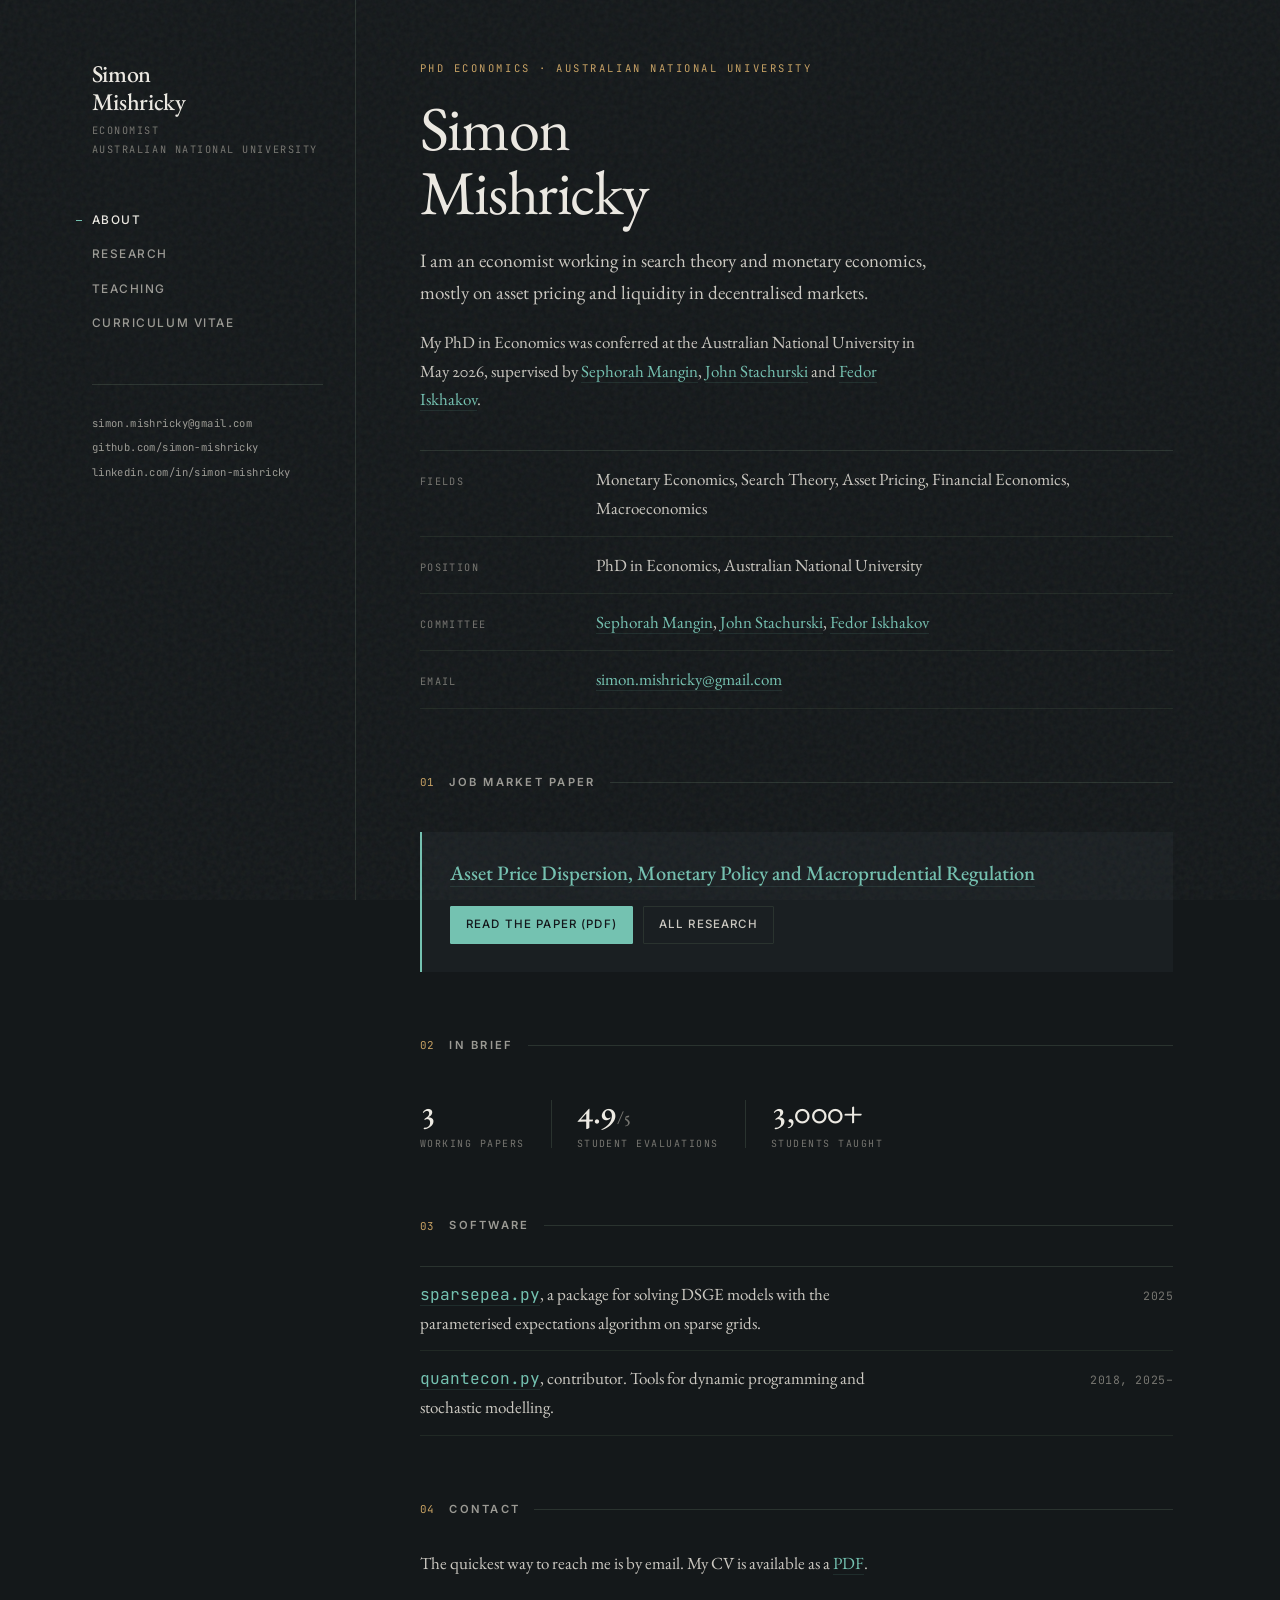
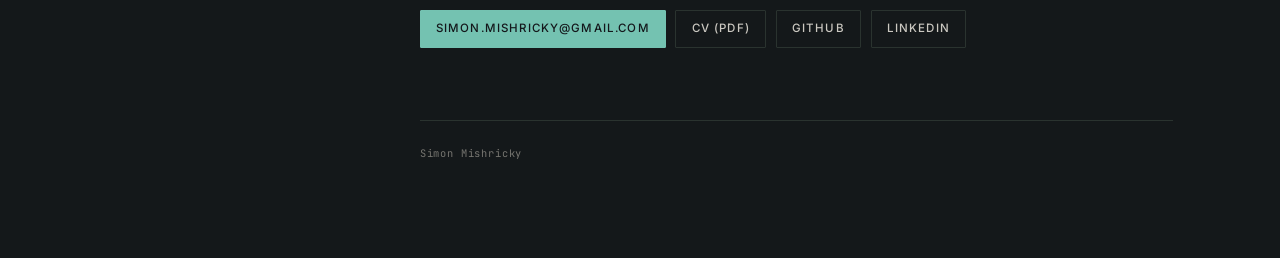
==== index.html @ d3999262 "Add personal academic website Co-Authored-By: Claude Opus 5 <noreply@anthropic.com> Claude-Session: " ====
<!DOCTYPE html>
<html lang="en" data-page="about">
<head>
<meta charset="utf-8">
<meta name="viewport" content="width=device-width, initial-scale=1">
<title>Simon Mishricky · Economist</title>
<meta name="description" content="Simon Mishricky is an economist working in search theory and monetary economics. PhD in Economics, Australian National University.">
<meta name="author" content="Simon Mishricky">
<link rel="canonical" href="https://simon-mishricky.github.io/">

<meta property="og:type" content="profile">
<meta property="og:title" content="Simon Mishricky · Economist">
<meta property="og:description" content="Search theory and monetary economics. PhD in Economics, Australian National University.">
<meta property="og:url" content="https://simon-mishricky.github.io/">
<meta name="twitter:card" content="summary">

<link rel="icon" type="image/svg+xml" href="assets/favicon.svg">
<link rel="preconnect" href="https://fonts.googleapis.com">
<link rel="preconnect" href="https://fonts.gstatic.com" crossorigin>
<link href="https://fonts.googleapis.com/css2?family=EB+Garamond:ital,wght@0,400;0,500;0,600;1,400;1,500&family=Inter:wght@400;500;600&family=JetBrains+Mono:wght@400;500&display=swap" rel="stylesheet">
<link rel="stylesheet" href="assets/styles.css">

<script type="speculationrules">
{"prefetch":[{"urls":["index.html","research.html","teaching.html","cv.html"],"eagerness":"moderate"}]}
</script>

<script type="application/ld+json">
{
  "@context": "https://schema.org",
  "@type": "Person",
  "name": "Simon Mishricky",
  "jobTitle": "Economist",
  "email": "mailto:simon.mishricky@gmail.com",
  "url": "https://simon-mishricky.github.io/",
  "alumniOf": { "@type": "CollegeOrUniversity", "name": "Australian National University" },
  "knowsAbout": ["Monetary economics", "Search theory", "Asset pricing", "Financial economics", "Macroeconomics"],
  "sameAs": ["https://github.com/simon-mishricky", "https://www.linkedin.com/in/simon-mishricky"]
}
</script>
</head>
<body>
<a class="skip" href="#main">Skip to content</a>

<div class="shell">

  <header class="rail">
    <a class="rail-mark" href="index.html">Simon<br>Mishricky</a>
    <p class="rail-role">Economist<br>Australian National University</p>
    <nav class="rail-nav" aria-label="Primary">
      <a href="index.html" aria-current="page">About</a>
      <a href="research.html">Research</a>
      <a href="teaching.html">Teaching</a>
      <a href="cv.html">Curriculum Vitae</a>
    </nav>
    <div class="rail-foot">
      <p><a href="mailto:simon.mishricky@gmail.com">simon.mishricky@gmail.com</a></p>
      <p><a href="https://github.com/simon-mishricky">github.com/simon-mishricky</a></p>
      <p><a href="https://www.linkedin.com/in/simon-mishricky">linkedin.com/in/simon-mishricky</a></p>
    </div>
  </header>

  <main class="main" id="main">

    <p class="eyebrow">PhD Economics &middot; Australian National University</p>
    <h1 class="page-title">Simon<br>Mishricky</h1>

    <div class="prose">
      <p class="lede">I am an economist working in search theory and monetary economics, mostly on asset pricing and liquidity in decentralised markets.</p>

      <p>My PhD in Economics was conferred at the Australian National University in May 2026, supervised by <a href="http://www.sephorahmangin.info/">Sephorah Mangin</a>, <a href="https://johnstachurski.net/">John Stachurski</a> and <a href="https://fedor.iskh.me/">Fedor Iskhakov</a>.</p>
    </div>

    <dl class="facts">
      <div class="fact">
        <dt>Fields</dt>
        <dd>Monetary Economics, Search Theory, Asset Pricing, Financial Economics, Macroeconomics</dd>
      </div>
      <div class="fact">
        <dt>Position</dt>
        <dd>PhD in Economics, Australian National University</dd>
      </div>
      <div class="fact">
        <dt>Committee</dt>
        <dd><a href="http://www.sephorahmangin.info/">Sephorah Mangin</a>, <a href="https://johnstachurski.net/">John Stachurski</a>, <a href="https://fedor.iskh.me/">Fedor Iskhakov</a></dd>
      </div>
      <div class="fact">
        <dt>Email</dt>
        <dd><a href="mailto:simon.mishricky@gmail.com">simon.mishricky@gmail.com</a></dd>
      </div>
    </dl>

    <h2 class="sec" data-num="01">Job Market Paper</h2>

    <div class="panel">
      <h3><a href="https://simon-mishricky.github.io/APD_Paper.pdf">Asset Price Dispersion, Monetary Policy and Macroprudential Regulation</a></h3>
      <div class="actions" style="margin-top:1.25rem">
        <a class="btn btn--solid" href="https://simon-mishricky.github.io/APD_Paper.pdf">Read the paper (PDF)</a>
        <a class="btn" href="research.html">All research</a>
      </div>
    </div>

    <h2 class="sec" data-num="02">In Brief</h2>

    <ul class="stats">
      <li>
        <span class="stat-value">3</span>
        <span class="stat-label">Working papers</span>
      </li>
      <li>
        <span class="stat-value">4.9<span style="font-size:1.1rem;color:var(--ink-4)">/5</span></span>
        <span class="stat-label">Student evaluations</span>
      </li>
      <li>
        <span class="stat-value">3,000+</span>
        <span class="stat-label">Students taught</span>
      </li>
    </ul>

    <h2 class="sec" data-num="03">Software</h2>

    <ul class="plain">
      <li>
        <span><a href="https://github.com/simon-mishricky/sparsepea"><code style="font-family:var(--mono);font-size:.95em">sparsepea.py</code></a>, a package for solving DSGE models with the parameterised expectations algorithm on sparse grids.</span>
        <span class="years">2025</span>
      </li>
      <li>
        <span><a href="https://github.com/QuantEcon/QuantEcon.py"><code style="font-family:var(--mono);font-size:.95em">quantecon.py</code></a>, contributor. Tools for dynamic programming and stochastic modelling.</span>
        <span class="years">2018, 2025&ndash;</span>
      </li>
    </ul>

    <h2 class="sec" data-num="04">Contact</h2>

    <div class="prose">
      <p>The quickest way to reach me is by email. My CV is available as a <a href="Simon-Mishricky-CV.pdf">PDF</a>.</p>
    </div>

    <div class="actions">
      <a class="btn btn--solid" href="mailto:simon.mishricky@gmail.com">simon.mishricky@gmail.com</a>
      <a class="btn" href="Simon-Mishricky-CV.pdf">CV (PDF)</a>
      <a class="btn" href="https://github.com/simon-mishricky">GitHub</a>
      <a class="btn" href="https://www.linkedin.com/in/simon-mishricky">LinkedIn</a>
    </div>

    <footer class="foot">
      <span>Simon Mishricky</span>
    </footer>

  </main>
</div>
</body>
</html>
---- assets/styles.css ----
/* =============================================================
   Simon Mishricky — personal academic site
   Design: working-paper editorial. Bone ground, ink text,
   deep-teal accent, brass numerals. Garamond prose, Inter UI,
   JetBrains Mono for data.
   ============================================================= */

:root {
    color-scheme: dark;

    /* Ground */
    --paper:      #14171b;
    --paper-alt:  #1a1e23;
    --paper-deep: #21262c;

    /* Ink */
    --ink:    #edeae3;
    --ink-2:  #cbc8c1;
    --ink-3:  #9b9a94;
    --ink-4:  #767570;
    --rule:   #2e333a;
    --rule-2: #23282e;

    /* Accents */
    --accent:       #74c2b1;
    --accent-hover: #9ad8c9;
    --accent-wash:  rgba(116, 194, 177, 0.12);
    --brass:        #c8a263;

    /* Type */
    --serif: 'EB Garamond', 'Iowan Old Style', Georgia, 'Times New Roman', serif;
    --ui:    'Inter', -apple-system, BlinkMacSystemFont, 'Segoe UI', Helvetica, Arial, sans-serif;
    --mono:  'JetBrains Mono', ui-monospace, 'SF Mono', Menlo, Consolas, monospace;

    /* Metrics */
    --rail-w: 16.5rem;
    --gutter: clamp(1.25rem, 4vw, 3.5rem);
    --measure: 64ch;
}

/* ===== PER-PAGE ACCENTS =====
   One palette family, one accent per page. Brass numerals stay constant
   so the pages still read as one site. */

:root[data-page="about"] {
    --paper:      #14181a;
    --paper-alt:  #1a1f22;
    --paper-deep: #212a2c;
    --rule:       #2a332f;
    --rule-2:     #212925;
    --accent:       #74c2b1;
    --accent-hover: #9ad8c9;
    --accent-wash:  rgba(116, 194, 177, 0.12);
}

:root[data-page="research"] {
    --paper:      #14161b;
    --paper-alt:  #1a1d24;
    --paper-deep: #21262f;
    --rule:       #29303b;
    --rule-2:     #1f242c;
    --accent:       #8ab0dd;
    --accent-hover: #a9c6e8;
    --accent-wash:  rgba(138, 176, 221, 0.12);
}

:root[data-page="teaching"] {
    --paper:      #181614;
    --paper-alt:  #201c18;
    --paper-deep: #2a241d;
    --rule:       #352c24;
    --rule-2:     #28211b;
    --accent:       #e09a72;
    --accent-hover: #ecb492;
    --accent-wash:  rgba(224, 154, 114, 0.12);
}

:root[data-page="cv"] {
    --paper:      #17151a;
    --paper-alt:  #1f1c23;
    --paper-deep: #29242e;
    --rule:       #302a36;
    --rule-2:     #251f29;
    --accent:       #bf9ad0;
    --accent-hover: #d2b5df;
    --accent-wash:  rgba(191, 154, 208, 0.12);
}

@view-transition { navigation: auto; }

.rail { view-transition-name: rail; }
.main { view-transition-name: main; }

*, *::before, *::after { box-sizing: border-box; }

html {
    background: var(--paper);
    font-size: 16px;
    scroll-behavior: smooth;
    -webkit-text-size-adjust: 100%;
    /* Reserve the scrollbar on every page so short pages (cv) and long ones
       (research) centre their layout at exactly the same width. */
    scrollbar-gutter: stable;
}

body {
    margin: 0;
    background: var(--paper);
    color: var(--ink-2);
    font-family: var(--serif);
    font-size: 1.0625rem;
    line-height: 1.7;
    font-feature-settings: "kern" 1, "liga" 1, "onum" 1;
    -webkit-font-smoothing: antialiased;
    overflow-x: hidden;
}

/* Paper grain */
body::after {
    content: '';
    position: fixed;
    inset: 0;
    pointer-events: none;
    z-index: 999;
    opacity: 0.055;
    background-image: url("data:image/svg+xml,%3Csvg xmlns='http://www.w3.org/2000/svg' viewBox='0 0 300 300'%3E%3Cfilter id='g'%3E%3CfeTurbulence type='fractalNoise' baseFrequency='0.62' numOctaves='3' stitchTiles='stitch'/%3E%3C/filter%3E%3Crect width='100%25' height='100%25' filter='url(%23g)'/%3E%3C/svg%3E");
}

a {
    color: var(--accent);
    text-decoration: none;
    border-bottom: 1px solid var(--accent-wash);
    transition: color .18s ease, border-color .18s ease;
}
a:hover { color: var(--accent-hover); border-bottom-color: currentColor; }
a:focus-visible {
    outline: 2px solid var(--accent);
    outline-offset: 3px;
    border-radius: 2px;
}

::selection { background: var(--accent-wash); color: var(--ink); }

.skip {
    position: absolute;
    left: -9999px;
}
.skip:focus {
    left: 1rem; top: 1rem;
    z-index: 1000;
    background: var(--paper);
    padding: .6rem 1rem;
    border: 1px solid var(--rule);
}

/* ============================== SHELL ============================== */

.shell {
    max-width: 74rem;
    margin: 0 auto;
    padding: 0 var(--gutter);
}

@media (min-width: 62rem) {
    .shell {
        display: grid;
        grid-template-columns: var(--rail-w) minmax(0, 1fr);
        gap: clamp(2.5rem, 5vw, 5rem);
        align-items: start;
    }
}

/* ============================== RAIL ============================== */

.rail {
    padding: 2.5rem 0 1.5rem;
    border-bottom: 1px solid var(--rule);
    margin-bottom: 2.5rem;
}

@media (min-width: 62rem) {
    .rail {
        position: sticky;
        top: 0;
        height: 100vh;
        display: flex;
        flex-direction: column;
        padding: 3.75rem 2rem 2.5rem 0;
        border-bottom: 0;
        border-right: 1px solid var(--rule);
        margin-bottom: 0;
    }
}

.rail-mark {
    display: inline-block;
    font-family: var(--serif);
    font-size: 1.5rem;
    font-weight: 500;
    letter-spacing: -0.015em;
    line-height: 1.15;
    color: var(--ink);
    border-bottom: 0;
}
.rail-mark:hover { color: var(--accent); }

.rail-role {
    margin: .45rem 0 0;
    font-family: var(--mono);
    font-size: .64rem;
    letter-spacing: .15em;
    text-transform: uppercase;
    color: var(--ink-4);
    line-height: 1.8;
}

.rail-nav {
    margin-top: 2rem;
    display: flex;
    flex-wrap: wrap;
    gap: .35rem 1.5rem;
}

@media (min-width: 62rem) {
    .rail-nav { flex-direction: column; gap: .1rem; margin-top: 2.75rem; align-items: stretch; }
    /* The whole row is clickable, not just the width of the words. */
    .rail-nav a { display: block; }
}

.rail-nav a {
    font-family: var(--ui);
    font-size: .74rem;
    font-weight: 500;
    letter-spacing: .13em;
    text-transform: uppercase;
    color: var(--ink-3);
    border-bottom: 0;
    padding: .4rem 0;
    position: relative;
}
.rail-nav a:hover { color: var(--ink); }

.rail-nav a[aria-current="page"] { color: var(--ink); }
.rail-nav a[aria-current="page"]::before {
    content: '';
    position: absolute;
    left: -1rem;
    top: 50%;
    width: .4rem;
    height: 1px;
    background: var(--accent);
}
@media (max-width: 61.99rem) {
    .rail-nav a[aria-current="page"] { color: var(--accent); }
    .rail-nav a[aria-current="page"]::before { display: none; }
}

.rail-foot {
    /* Sits directly under the nav as one block. It used to be pushed to the
       bottom of the viewport with margin-top:auto, which left the column
       split in two with a gap in the middle while the page scrolled. */
    margin-top: 2.75rem;
    padding-top: 1.75rem;
    border-top: 1px solid var(--rule);
    display: none;
}
@media (min-width: 62rem) { .rail-foot { display: block; } }

.rail-foot p {
    margin: 0 0 .3rem;
    font-family: var(--mono);
    font-size: .66rem;
    letter-spacing: .04em;
    color: var(--ink-4);
    line-height: 1.9;
}
.rail-foot a { color: var(--ink-3); border-bottom-color: transparent; }
.rail-foot a:hover { color: var(--accent); }

/* ============================== MAIN ============================== */

.main {
    padding: 0 0 5rem;
    min-width: 0;
}
@media (min-width: 62rem) { .main { padding: 3.75rem 0 6rem; } }

/* ---------- Page head ---------- */

.eyebrow {
    font-family: var(--mono);
    font-size: .66rem;
    letter-spacing: .24em;
    text-transform: uppercase;
    color: var(--brass);
    margin: 0 0 1.1rem;
}

.page-title {
    font-family: var(--serif);
    font-weight: 400;
    font-size: clamp(2.4rem, 6vw, 3.9rem);
    line-height: 1.04;
    letter-spacing: -0.022em;
    color: var(--ink);
    margin: 0 0 1.25rem;
}
.page-title em { font-style: italic; color: var(--accent); }

.lede {
    max-width: var(--measure);
    font-size: 1.19rem;
    line-height: 1.68;
    color: var(--ink-2);
    margin: 0 0 1.15rem;
}

.prose { max-width: var(--measure); }
.prose p { margin: 0 0 1.15rem; }
.prose p:last-child { margin-bottom: 0; }

/* ---------- Section heads ---------- */

.sec {
    display: flex;
    align-items: center;
    gap: .9rem;
    margin: 4rem 0 1.9rem;
    font-family: var(--ui);
    font-size: .7rem;
    font-weight: 600;
    letter-spacing: .2em;
    text-transform: uppercase;
    color: var(--ink-3);
}
.sec::before {
    content: attr(data-num);
    font-family: var(--mono);
    font-weight: 400;
    font-size: .68rem;
    letter-spacing: .06em;
    color: var(--brass);
}
.sec:not([data-num])::before { display: none; }

.sec::after {
    content: '';
    flex: 1 1 auto;
    height: 1px;
    background: var(--rule);
}

/* ---------- Meta grid (fields, contact, facts) ---------- */

.facts {
    margin: 2.25rem 0 0;
    border-top: 1px solid var(--rule);
}

.fact {
    display: grid;
    grid-template-columns: 1fr;
    gap: .1rem .5rem;
    padding: .85rem 0;
    border-bottom: 1px solid var(--rule-2);
}
@media (min-width: 34rem) {
    .fact { grid-template-columns: 9.5rem minmax(0, 1fr); gap: 1.5rem; align-items: baseline; }
}

.fact dt {
    font-family: var(--mono);
    font-size: .64rem;
    letter-spacing: .14em;
    text-transform: uppercase;
    color: var(--ink-4);
    padding-top: .32rem;
}
.fact dd { margin: 0; color: var(--ink-2); }

/* ---------- Entry rows (CV, teaching, awards) ---------- */

.entry {
    padding: 1.15rem 0;
    border-bottom: 1px solid var(--rule-2);
}
.entry:first-of-type { border-top: 1px solid var(--rule); }

.entry-head {
    display: flex;
    flex-wrap: wrap;
    align-items: baseline;
    justify-content: space-between;
    gap: .25rem 1.5rem;
}

.entry-title {
    flex: 1 1 22rem;
    min-width: 0;
    margin: 0;
    font-family: var(--serif);
    font-size: 1.16rem;
    font-weight: 600;
    line-height: 1.35;
    letter-spacing: -0.005em;
    color: var(--ink);
}
.entry-title .role {
    font-weight: 400;
    font-style: italic;
    color: var(--ink-3);
}

.years {
    flex: 0 0 auto;
    margin-left: auto;
    font-family: var(--mono);
    font-size: .72rem;
    letter-spacing: .05em;
    color: var(--ink-4);
    white-space: nowrap;
    font-variant-numeric: lining-nums tabular-nums;
}

.entry-head .years { padding-top: .15rem; }

.entry-sub {
    margin: .2rem 0 0;
    font-size: 1rem;
    color: var(--ink-3);
}

.entry ul {
    margin: .65rem 0 0;
    padding: 0;
    list-style: none;
    max-width: var(--measure);
}
.entry ul li {
    position: relative;
    padding-left: 1.15rem;
    margin-bottom: .4rem;
    color: var(--ink-2);
    line-height: 1.62;
}
.entry ul li::before {
    content: '';
    position: absolute;
    left: 0;
    top: .78em;
    width: .5rem;
    height: 1px;
    background: var(--ink-4);
}
.entry ul li:last-child { margin-bottom: 0; }

.entry ul ul { margin-top: .35rem; }
.entry ul ul li::before { width: .3rem; background: var(--rule); height: 2px; border-radius: 2px; top: .72em; }

/* ---------- Papers ---------- */

.paper {
    position: relative;
    padding: 1.75rem 0 1.9rem 0;
    border-bottom: 1px solid var(--rule-2);
}
.paper:first-of-type { border-top: 1px solid var(--rule); }

@media (min-width: 48rem) {
    .paper { padding-left: 1.6rem; }
    .paper::before {
        content: '';
        position: absolute;
        left: 0;
        top: 1.95rem;
        bottom: 2.1rem;
        width: 1px;
        background: var(--rule);
        transition: background .25s ease;
    }
    .paper:hover::before { background: var(--accent); }
}

.paper-flag {
    display: inline-block;
    margin-bottom: .7rem;
    padding: .22rem .55rem;
    font-family: var(--mono);
    font-size: .6rem;
    letter-spacing: .16em;
    text-transform: uppercase;
    color: var(--accent);
    background: var(--accent-wash);
}

.paper-title {
    margin: 0 0 .4rem;
    font-family: var(--serif);
    font-size: clamp(1.35rem, 2.6vw, 1.6rem);
    font-weight: 500;
    line-height: 1.28;
    letter-spacing: -0.012em;
    color: var(--ink);
    max-width: 34ch;
}
.paper-title a { color: inherit; border-bottom: 1px solid var(--rule); }
.paper-title a:hover { color: var(--accent); border-bottom-color: currentColor; }

.paper-meta {
    margin: 0 0 1rem;
    font-family: var(--mono);
    font-size: .68rem;
    letter-spacing: .09em;
    text-transform: uppercase;
    color: var(--ink-4);
}
.paper-meta a { color: var(--ink-3); border-bottom-color: transparent; }
.paper-meta a:hover { color: var(--accent); }

.abstract {
    max-width: var(--measure);
    margin: 0;
    color: var(--ink-2);
}
.abstract .abstract-label {
    display: block;
    font-family: var(--mono);
    font-size: .62rem;
    letter-spacing: .18em;
    text-transform: uppercase;
    color: var(--ink-4);
    margin-bottom: .45rem;
}
.abstract p { margin: 0 0 .9rem; }
.abstract p:last-child { margin-bottom: 0; }

.paper-links {
    margin-top: 1.1rem;
    display: flex;
    flex-wrap: wrap;
    gap: .5rem .65rem;
}

/* ---------- Buttons ---------- */

.btn {
    display: inline-flex;
    align-items: center;
    gap: .45rem;
    padding: .5rem .95rem;
    font-family: var(--ui);
    font-size: .72rem;
    font-weight: 500;
    letter-spacing: .1em;
    text-transform: uppercase;
    color: var(--ink-2);
    background: transparent;
    border: 1px solid var(--rule);
    border-radius: 1px;
    transition: color .18s ease, border-color .18s ease, background .18s ease;
}
.btn:hover {
    color: var(--accent);
    border-color: var(--accent);
    background: var(--accent-wash);
}
.btn--solid {
    color: var(--paper);
    background: var(--accent);
    border-color: var(--accent);
}
.btn--solid:hover {
    color: var(--paper);
    background: var(--accent-hover);
    border-color: var(--accent-hover);
}
.btn--solid, .btn--solid:hover { color: #14171b; }

.actions {
    display: flex;
    flex-wrap: wrap;
    gap: .6rem;
    margin-top: 2rem;
}

/* ---------- Tags ---------- */

.tags {
    display: flex;
    flex-wrap: wrap;
    gap: .4rem .45rem;
    margin: 0;
    padding: 0;
    list-style: none;
}
.tags li {
    font-family: var(--mono);
    font-size: .66rem;
    letter-spacing: .1em;
    text-transform: uppercase;
    color: var(--ink-3);
    padding: .3rem .6rem;
    border: 1px solid var(--rule);
    border-radius: 1px;
}

/* ---------- Pull panel ---------- */

.panel {
    margin: 2.5rem 0 0;
    padding: 1.75rem;
    background: var(--paper-alt);
    border-left: 2px solid var(--accent);
}
.panel h3 {
    margin: 0 0 .55rem;
    font-family: var(--serif);
    font-size: 1.28rem;
    font-weight: 500;
    line-height: 1.3;
    color: var(--ink);
}
.panel p { margin: 0 0 .9rem; max-width: var(--measure); }
.panel p:last-child { margin-bottom: 0; }

/* ---------- Simple list ---------- */

.plain {
    margin: 0;
    padding: 0;
    list-style: none;
    border-top: 1px solid var(--rule);
}
.plain li {
    display: flex;
    flex-wrap: wrap;
    align-items: baseline;
    justify-content: space-between;
    gap: .2rem 1.5rem;
    padding: .8rem 0;
    border-bottom: 1px solid var(--rule-2);
    color: var(--ink-2);
}
.plain li > span:first-child { flex: 1 1 22rem; min-width: 0; max-width: 56ch; }
.plain li > .years { margin-left: auto; }

/* ---------- Course block ---------- */

.courses { margin: 0; padding: 0; }
.courses dt {
    font-family: var(--mono);
    font-size: .64rem;
    letter-spacing: .15em;
    text-transform: uppercase;
    color: var(--brass);
    margin: 1.6rem 0 .55rem;
}
.courses dt:first-child { margin-top: 0; }
.courses dt span {
    color: var(--ink-4);
    letter-spacing: .1em;
}
.courses dt span::before {
    content: '\00B7';
    margin: 0 .45rem 0 .25rem;
    color: var(--rule);
}
.courses dd {
    margin: 0 0 .5rem;
    padding-left: 1.15rem;
    position: relative;
    max-width: var(--measure);
    color: var(--ink-2);
}
.courses dd::before {
    content: '';
    position: absolute;
    left: 0;
    top: .78em;
    width: .5rem;
    height: 1px;
    background: var(--ink-4);
}
.courses dd b {
    font-weight: 600;
    color: var(--ink);
}

/* ---------- Stat row ---------- */

.stats {
    display: flex;
    flex-wrap: wrap;
    gap: 2rem 3.25rem;
    margin: 2.5rem 0 0;
    padding: 0;
    list-style: none;
}
.stats li { position: relative; }
.stats li + li::before {
    content: '';
    position: absolute;
    left: -1.6rem;
    top: .3rem;
    bottom: .3rem;
    width: 1px;
    background: var(--rule);
}
.stat-value {
    display: block;
    font-family: var(--serif);
    font-size: 2.1rem;
    font-weight: 500;
    line-height: 1;
    letter-spacing: -0.02em;
    color: var(--ink);
    font-variant-numeric: lining-nums;
}
.stat-label {
    display: block;
    margin-top: .45rem;
    font-family: var(--mono);
    font-size: .62rem;
    letter-spacing: .15em;
    text-transform: uppercase;
    color: var(--ink-4);
}

/* ---------- Footer ---------- */

.foot {
    margin-top: 4.5rem;
    padding-top: 1.5rem;
    border-top: 1px solid var(--rule);
    display: flex;
    flex-wrap: wrap;
    justify-content: space-between;
    gap: .5rem 2rem;
    font-family: var(--mono);
    font-size: .65rem;
    letter-spacing: .08em;
    color: var(--ink-4);
}
.foot a { color: var(--ink-3); border-bottom-color: transparent; }
.foot a:hover { color: var(--accent); }

/* ---------- Print ---------- */

@media print {
    /* Same specificity as the per-page blocks, and later in the source, so a
       dark page ground never reaches paper. */
    :root, :root[data-page] {
        --paper: #fff; --paper-alt: #fff;
        --ink: #000; --ink-2: #000; --ink-3: #333; --ink-4: #555;
        --rule: #999; --rule-2: #ccc; --brass: #555;
        --accent: #000; --accent-hover: #000; --accent-wash: transparent;
    }
    body { font-size: 10pt; line-height: 1.4; }
    body::after, .rail-nav, .actions, .foot, .skip { display: none !important; }
    .shell { display: block; max-width: none; padding: 0; }
    .rail { border: 0; padding: 0 0 .5rem; margin-bottom: 1rem; border-bottom: 1px solid #999; }
    .rail-foot { display: block; margin-top: .5rem; }
    .main { padding: 0; }
    .sec { margin: 1.25rem 0 .6rem; }
    .entry, .paper { break-inside: avoid; padding: .5rem 0; }
    a { color: #000; border: 0; }
}

@media (prefers-reduced-motion: reduce) {
    html { scroll-behavior: auto; }
    * { transition: none !important; animation: none !important; }
    /* `*` does not reach the view-transition pseudo-elements. */
    ::view-transition-group(*),
    ::view-transition-old(*),
    ::view-transition-new(*) { animation: none !important; }
}
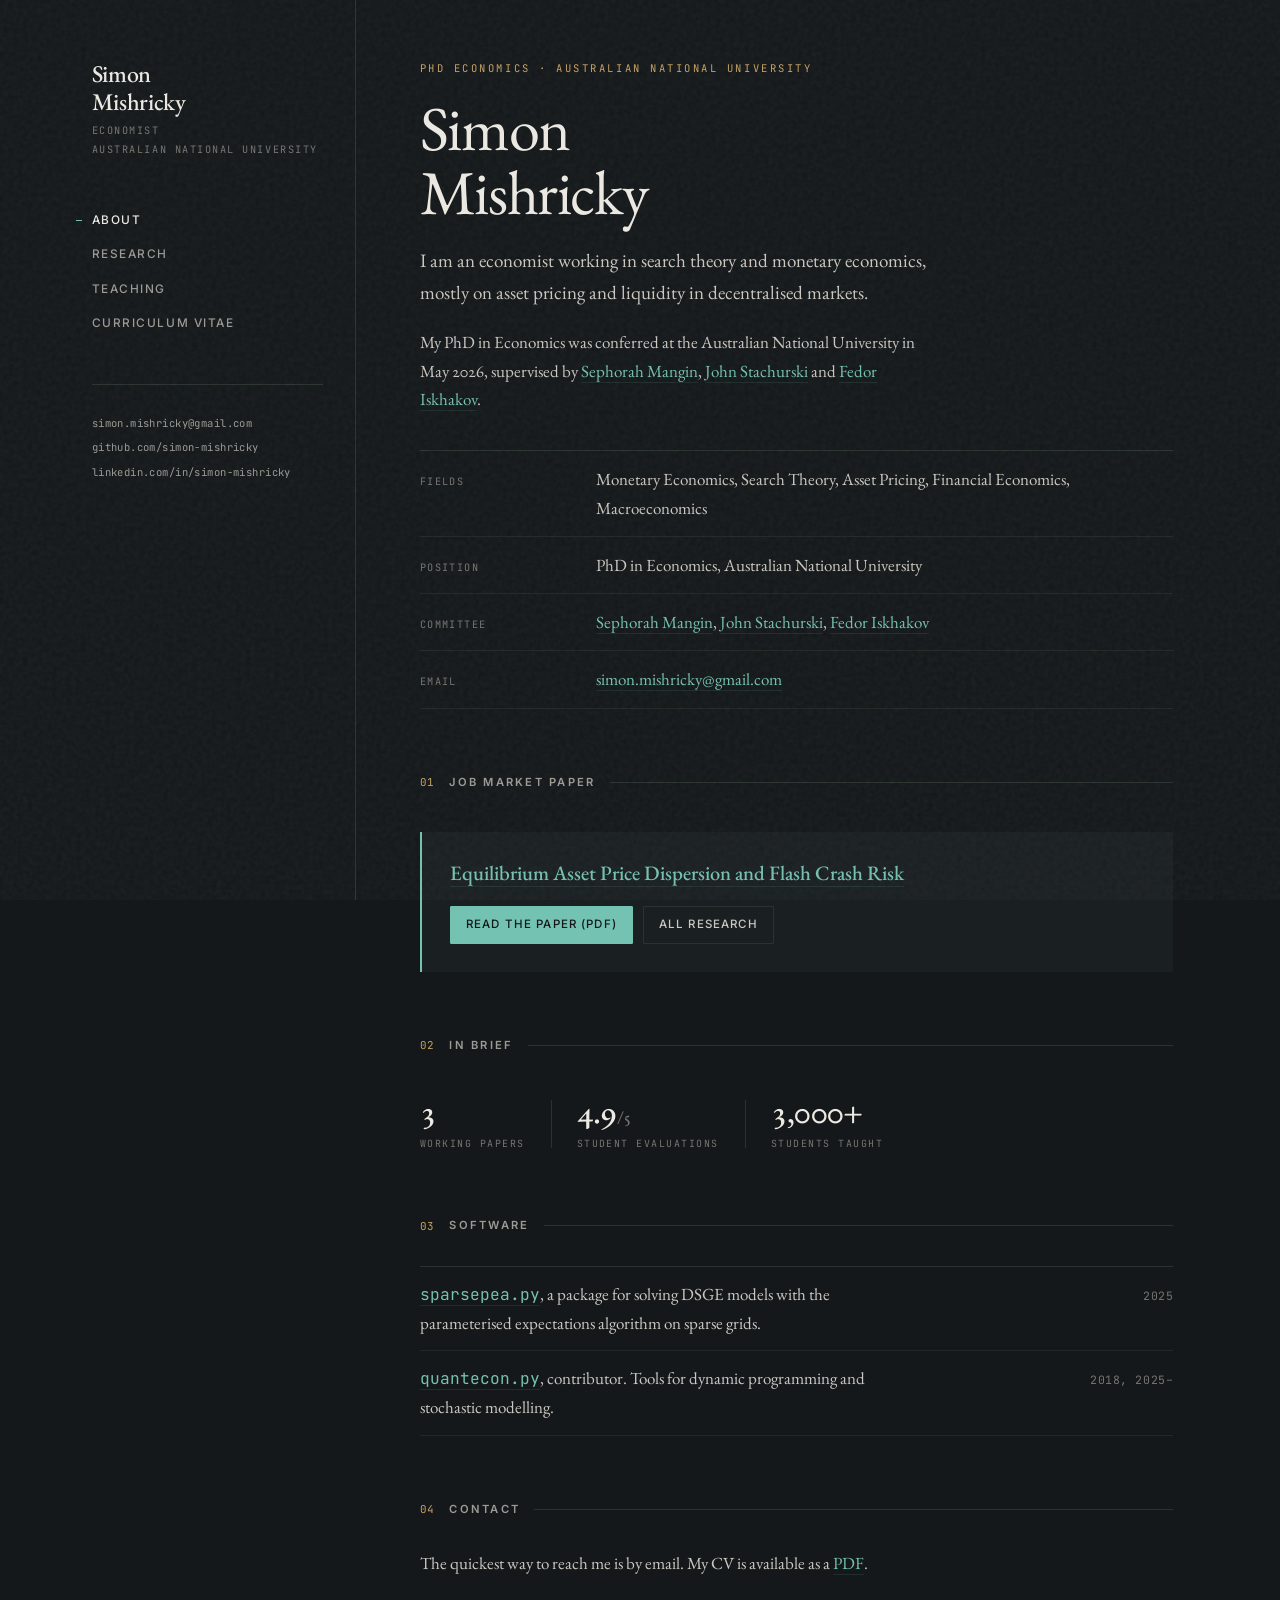
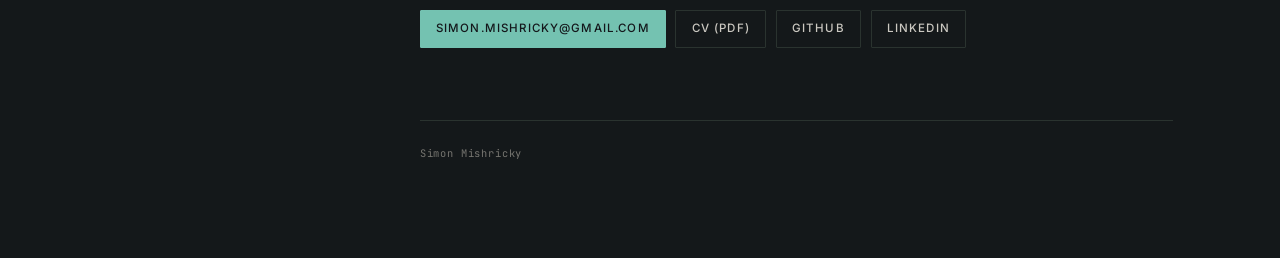
==== commit 1082de7f: "Post new job market paper and update CV (Version 17) Add EAPDFC_Paper.pdf, Equilibrium Asset Price D" ====
--- a/index.html
+++ b/index.html
@@ -92,9 +92,9 @@
     <h2 class="sec" data-num="01">Job Market Paper</h2>
 
     <div class="panel">
-      <h3><a href="https://simon-mishricky.github.io/APD_Paper.pdf">Asset Price Dispersion, Monetary Policy and Macroprudential Regulation</a></h3>
+      <h3><a href="https://simon-mishricky.github.io/EAPDFC_Paper.pdf">Equilibrium Asset Price Dispersion and Flash Crash Risk</a></h3>
       <div class="actions" style="margin-top:1.25rem">
-        <a class="btn btn--solid" href="https://simon-mishricky.github.io/APD_Paper.pdf">Read the paper (PDF)</a>
+        <a class="btn btn--solid" href="https://simon-mishricky.github.io/EAPDFC_Paper.pdf">Read the paper (PDF)</a>
         <a class="btn" href="research.html">All research</a>
       </div>
     </div>
--- a/assets/styles.css
+++ b/assets/styles.css
@@ -86,10 +86,35 @@
     --accent-wash:  rgba(191, 154, 208, 0.12);
 }
 
-@view-transition { navigation: auto; }
-
-.rail { view-transition-name: rail; }
-.main { view-transition-name: main; }
+/* Cross-document view transitions, desktop only.
+
+   Two reasons they are scoped to the same breakpoint as the grid:
+
+   1. Naming an element morphs it -- the browser animates its box from the
+      old page's geometry to the new page's and stretches the snapshot to
+      fit. That is free on the desktop grid, where the rail is a fixed-width
+      100vh column and .main only changes height inside a fixed-width
+      column. Below 62rem the grid collapses and both go full-width, so the
+      morph visibly squashes the page.
+
+   2. Even a plain root cross-fade jolts on a phone. Mobile browsers only
+      collapse the address bar when a page has enough scrollable content,
+      and re-expand it when it does not -- which resizes the viewport
+      mid-navigation, so the snapshot and the new page are measured at
+      different heights. Short pages trip this, and the two that jolted on
+      a real phone are the two shortest. Measured in the stacked layout at
+      960px wide (so taller again on an actual handset, but the ordering
+      holds): cv 1026px, index 2014px, teaching 2480px, research 3243px.
+      cv had 64px of overflow against the viewport; research had 2281px.
+
+   If `@view-transition` inside `@media` is unsupported, the rule is dropped
+   and no page transitions anywhere -- which is the safe direction. */
+@media (min-width: 62rem) {
+    @view-transition { navigation: auto; }
+
+    .rail { view-transition-name: rail; }
+    .main { view-transition-name: main; }
+}
 
 *, *::before, *::after { box-sizing: border-box; }
 
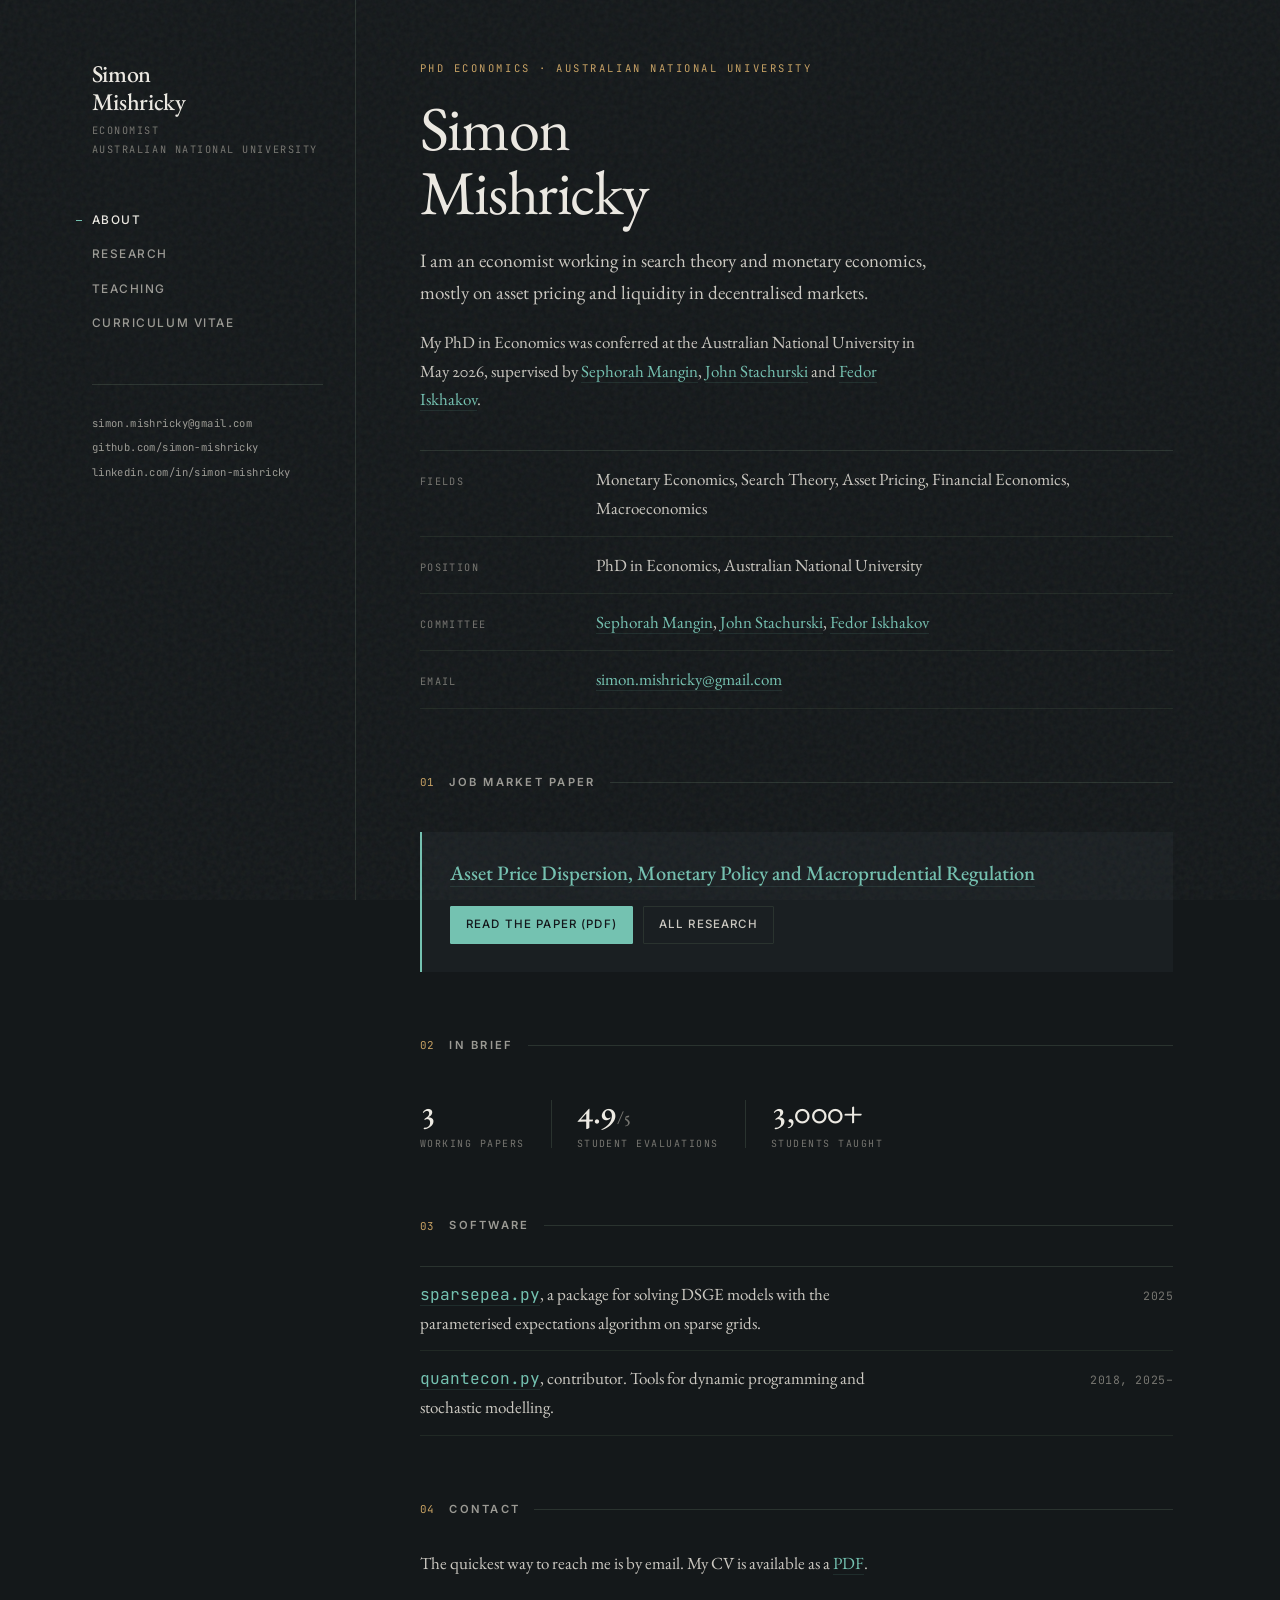
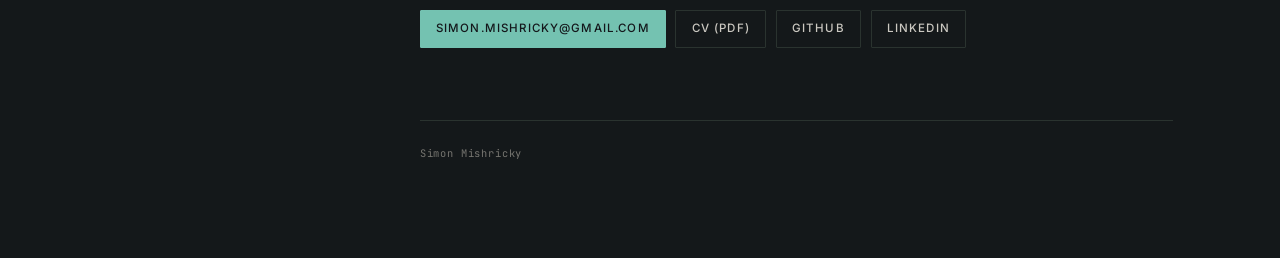
==== commit fc14986d: "Return the job market paper title to Asset Price Dispersion, Monetary Policy and Macroprudential Reg" ====
--- a/index.html
+++ b/index.html
@@ -92,9 +92,9 @@
     <h2 class="sec" data-num="01">Job Market Paper</h2>
 
     <div class="panel">
-      <h3><a href="https://simon-mishricky.github.io/EAPDFC_Paper.pdf">Equilibrium Asset Price Dispersion and Flash Crash Risk</a></h3>
+      <h3><a href="https://simon-mishricky.github.io/EAPDFCR_Paper.pdf">Asset Price Dispersion, Monetary Policy and Macroprudential Regulation</a></h3>
       <div class="actions" style="margin-top:1.25rem">
-        <a class="btn btn--solid" href="https://simon-mishricky.github.io/EAPDFC_Paper.pdf">Read the paper (PDF)</a>
+        <a class="btn btn--solid" href="https://simon-mishricky.github.io/EAPDFCR_Paper.pdf">Read the paper (PDF)</a>
         <a class="btn" href="research.html">All research</a>
       </div>
     </div>
